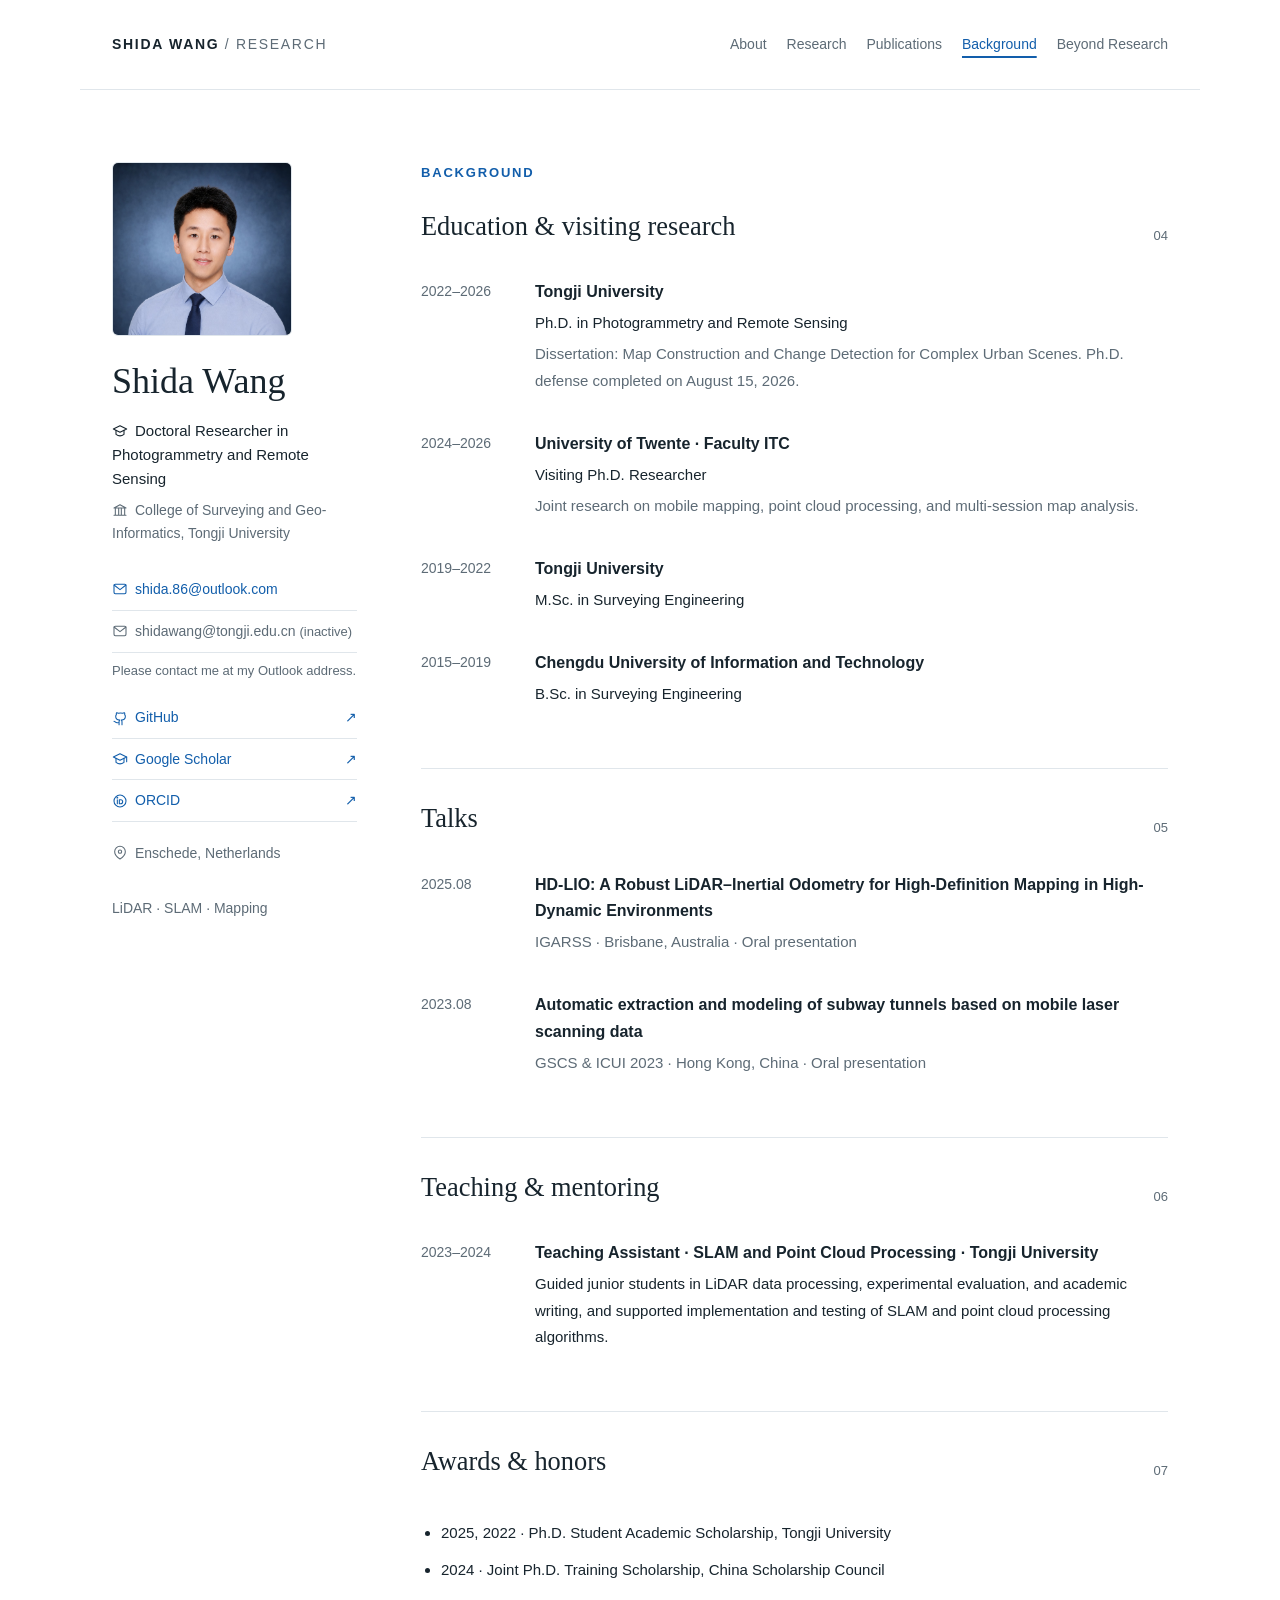
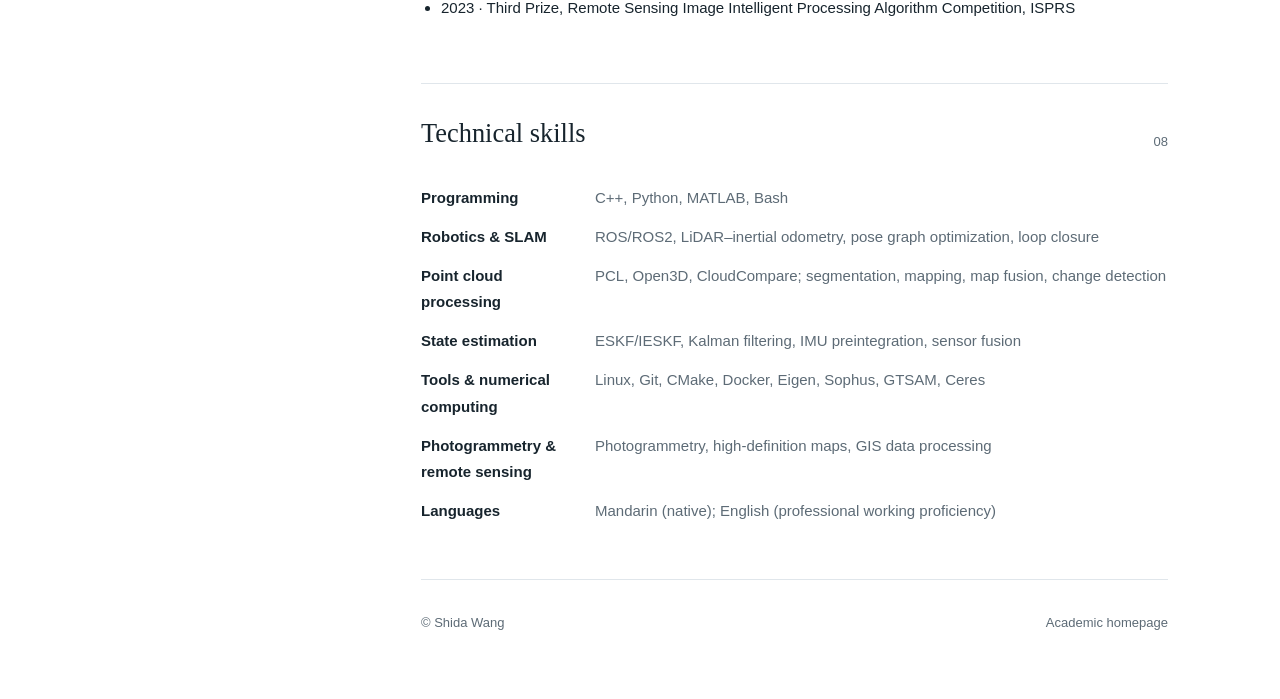
==== background.html @ eaeb23a0 "Publish academic homepage" ====
<!doctype html>
<html lang="en"><head><meta charset="utf-8"><meta name="viewport" content="width=device-width, initial-scale=1"><meta name="description" content="Background · Shida Wang — LiDAR–inertial SLAM, mobile mapping, and point cloud change detection."><title>Background · Shida Wang</title><link rel="stylesheet" href="style.css"></head><body><a class="skip" href="#main">Skip to content</a><header class="topbar"><a href="index.html" class="wordmark">SHIDA WANG<span> / RESEARCH</span></a><nav aria-label="Main navigation"><a href="index.html">About</a><a href="research.html">Research</a><a href="publications.html">Publications</a><a href="background.html" aria-current="page">Background</a><a href="life.html">Beyond Research</a></nav></header><div class="layout"><aside class="profile"><img class="portrait" src="images/shida-wang-portrait.jpg" alt="Portrait of Shida Wang" width="180" height="174" decoding="async"><h1>Shida Wang</h1><p class="role"><svg class="small-icon" viewBox="0 0 24 24" aria-hidden="true" fill="none" stroke="currentColor" stroke-width="1.6" stroke-linecap="round" stroke-linejoin="round"><path d="m2 9 10-5 10 5-10 5-10-5Z"/><path d="M6 11v6c4 3 8 3 12 0v-6"/></svg>Doctoral Researcher in Photogrammetry and Remote Sensing</p><p class="affiliation"><svg class="small-icon" viewBox="0 0 24 24" aria-hidden="true" fill="none" stroke="currentColor" stroke-width="1.6" stroke-linecap="round" stroke-linejoin="round"><path d="m3 9 9-5 9 5H3ZM5 10v9M10 10v9M14 10v9M19 10v9M3 20h18"/></svg>College of Surveying and Geo-Informatics, Tongji University</p><a class="profile-link email" href="mailto:shida.86@outlook.com"><svg class="small-icon" viewBox="0 0 24 24" aria-hidden="true" fill="none" stroke="currentColor" stroke-width="1.6" stroke-linecap="round" stroke-linejoin="round"><rect x="3" y="5" width="18" height="14" rx="2"/><path d="m3 6 9 7 9-7"/></svg>shida.86@outlook.com</a><div class="profile-link email inactive-email"><span><svg class="small-icon" viewBox="0 0 24 24" aria-hidden="true" fill="none" stroke="currentColor" stroke-width="1.6" stroke-linecap="round" stroke-linejoin="round"><rect x="3" y="5" width="18" height="14" rx="2"/><path d="m3 6 9 7 9-7"/></svg>shidawang@tongji.edu.cn <span class="email-status">(inactive)</span></span></div><p class="contact-note">Please contact me at my Outlook address.</p><a class="profile-link" href="https://github.com/Shidabot"><span class="link-label"><svg class="small-icon" viewBox="0 0 24 24" aria-hidden="true" fill="none" stroke="currentColor" stroke-width="1.6" stroke-linecap="round" stroke-linejoin="round"><path d="M9 19c-4 1-4-2-6-2m12 5v-4a3.5 3.5 0 0 0-1-3c3-.3 6-1.5 6-5a4 4 0 0 0-1-3c.3-1 .3-2-.2-3-2-.1-3 1-3 1a11 11 0 0 0-6 0s-1-1.1-3-1c-.5 1-.5 2-.2 3a4 4 0 0 0-1 3c0 3.5 3 4.7 6 5a3.5 3.5 0 0 0-1 3v4"/></svg>GitHub</span> <span aria-hidden="true">↗</span></a><a class="profile-link" href="https://scholar.google.com/citations?user=QrZsB-YAAAAJ"><span class="link-label"><svg class="small-icon" viewBox="0 0 24 24" aria-hidden="true" fill="none" stroke="currentColor" stroke-width="1.6" stroke-linecap="round" stroke-linejoin="round"><path d="m2 9 10-5 10 5-10 5-10-5Z"/><path d="M6 11v6c4 3 8 3 12 0v-6M22 9v7"/></svg>Google Scholar</span> <span aria-hidden="true">↗</span></a><a class="profile-link" href="https://orcid.org/0000-0001-6364-7758"><span class="link-label"><svg class="small-icon" viewBox="0 0 24 24" aria-hidden="true" fill="none" stroke="currentColor" stroke-width="1.6" stroke-linecap="round" stroke-linejoin="round"><circle cx="12" cy="12" r="9"/><path d="M8 10v6M11 10h2a3 3 0 0 1 0 6h-2v-6"/><circle cx="8" cy="7" r=".6"/></svg>ORCID</span> <span aria-hidden="true">↗</span></a><p class="address"><svg class="small-icon" viewBox="0 0 24 24" aria-hidden="true" fill="none" stroke="currentColor" stroke-width="1.6" stroke-linecap="round" stroke-linejoin="round"><path d="M20 10c0 6-8 11-8 11S4 16 4 10a8 8 0 1 1 16 0Z"/><circle cx="12" cy="10" r="2.5"/></svg>Enschede, Netherlands</p><div class="profile-note">LiDAR · SLAM · Mapping</div></aside><main id="main"><div class="eyebrow">BACKGROUND</div><section id="education"><div class="section-heading"><h2>Education &amp; visiting research</h2><span>04</span></div><article class="experience"><span class="year">2022–2026</span><div><h3>Tongji University</h3><p>Ph.D. in Photogrammetry and Remote Sensing</p><p class="detail">Dissertation: Map Construction and Change Detection for Complex Urban Scenes. Ph.D. defense completed on August 15, 2026.</p></div></article><article class="experience"><span class="year">2024–2026</span><div><h3>University of Twente · Faculty ITC</h3><p>Visiting Ph.D. Researcher</p><p class="detail">Joint research on mobile mapping, point cloud processing, and multi-session map analysis.</p></div></article><article class="experience"><span class="year">2019–2022</span><div><h3>Tongji University</h3><p>M.Sc. in Surveying Engineering</p></div></article><article class="experience"><span class="year">2015–2019</span><div><h3>Chengdu University of Information and Technology</h3><p>B.Sc. in Surveying Engineering</p></div></article></section><section id="talks"><div class="section-heading"><h2>Talks</h2><span>05</span></div><article class="experience"><span class="year">2025.08</span><div><h3>HD-LIO: A Robust LiDAR–Inertial Odometry for High-Definition Mapping in High-Dynamic Environments</h3><p class="detail">IGARSS · Brisbane, Australia · Oral presentation</p></div></article><article class="experience"><span class="year">2023.08</span><div><h3>Automatic extraction and modeling of subway tunnels based on mobile laser scanning data</h3><p class="detail">GSCS &amp; ICUI 2023 · Hong Kong, China · Oral presentation</p></div></article></section><section id="teaching"><div class="section-heading"><h2>Teaching &amp; mentoring</h2><span>06</span></div><article class="experience"><span class="year">2023–2024</span><div><h3>Teaching Assistant · SLAM and Point Cloud Processing · Tongji University</h3><p>Guided junior students in LiDAR data processing, experimental evaluation, and academic writing, and supported implementation and testing of SLAM and point cloud processing algorithms.</p></div></article></section><section id="honors"><div class="section-heading"><h2>Awards &amp; honors</h2><span>07</span></div><ul class="honors"><li>2025, 2022 · Ph.D. Student Academic Scholarship, Tongji University</li><li>2024 · Joint Ph.D. Training Scholarship, China Scholarship Council</li><li>2023 · Third Prize, Remote Sensing Image Intelligent Processing Algorithm Competition, ISPRS</li></ul></section><section id="skills"><div class="section-heading"><h2>Technical skills</h2><span>08</span></div><dl class="skills"><dt>Programming</dt><dd>C++, Python, MATLAB, Bash</dd><dt>Robotics &amp; SLAM</dt><dd>ROS/ROS2, LiDAR–inertial odometry, pose graph optimization, loop closure</dd><dt>Point cloud processing</dt><dd>PCL, Open3D, CloudCompare; segmentation, mapping, map fusion, change detection</dd><dt>State estimation</dt><dd>ESKF/IESKF, Kalman filtering, IMU preintegration, sensor fusion</dd><dt>Tools &amp; numerical computing</dt><dd>Linux, Git, CMake, Docker, Eigen, Sophus, GTSAM, Ceres</dd><dt>Photogrammetry &amp; remote sensing</dt><dd>Photogrammetry, high-definition maps, GIS data processing</dd><dt>Languages</dt><dd>Mandarin (native); English (professional working proficiency)</dd></dl></section><footer><span>© Shida Wang</span><span>Academic homepage</span></footer></main></div></body></html>
---- style.css ----
:root{color-scheme:light;--ink:#17242d;--muted:#5d6b76;--accent:#125eab;--line:#e0e6eb;--background:#fff}
*{box-sizing:border-box}html{scroll-behavior:smooth;scroll-padding-top:6rem}body{margin:0;background:var(--background);color:var(--ink);font-family:Arial,sans-serif;font-size:16px;line-height:1.75}a{color:var(--accent);text-decoration:none}a:hover{text-decoration:underline}a:focus-visible{outline:3px solid var(--accent);outline-offset:5px}.skip{position:absolute;left:1rem;top:-5rem;background:white;padding:.5rem;z-index:3}.skip:focus{top:1rem}.topbar{max-width:1120px;margin:auto;min-height:90px;padding:1.25rem 2rem;display:flex;align-items:center;justify-content:space-between;border-bottom:1px solid var(--line);gap:1.5rem}.wordmark{color:var(--ink);font-size:.875rem;font-weight:bold;letter-spacing:.12em}.wordmark span{color:var(--muted);font-weight:normal}nav{display:flex;gap:1.6rem;flex-wrap:wrap}nav a{color:var(--muted);font-size:.875rem}.layout{max-width:1120px;margin:0 auto;display:grid;grid-template-columns:245px minmax(0,1fr);gap:5rem;padding:4.5rem 2rem 2rem}.profile{align-self:start;position:sticky;top:3rem}.monogram{width:150px;height:150px;background:#edf3f9;color:#125eab;display:grid;place-items:center;border-radius:50%;font-family:Georgia,serif;font-size:4.5rem;letter-spacing:-.08em;border:1px solid #dce7f2}h1{font-family:Georgia,"Times New Roman",serif;font-size:2.25rem;line-height:1.2;font-weight:normal;margin:1.5rem 0 .5rem}.handle{color:var(--muted);margin:0 0 1.5rem;font-size:.9375rem}.profile-link{display:flex;justify-content:space-between;max-width:180px;border-bottom:1px solid var(--line);padding:.5rem 0}.profile-note{font-size:.875rem;color:var(--muted);margin-top:2rem}main{min-width:0}section{padding:2rem 0 2.5rem;border-bottom:1px solid var(--line)}section.intro{padding-top:0;padding-bottom:3.5rem}.eyebrow{font-size:.8125rem;font-weight:bold;letter-spacing:.14em;color:var(--accent);margin-bottom:1.5rem}.intro h2{font-family:Georgia,"Times New Roman",serif;font-weight:normal;font-size:3.25rem;letter-spacing:-.03em;line-height:1.15;margin:0 0 1.5rem}.section-heading{display:flex;align-items:center;justify-content:space-between;gap:1rem}.section-heading h2{font-family:Georgia,"Times New Roman",serif;font-size:1.65rem;line-height:1.3;font-weight:normal;margin:0 0 1.25rem}.section-heading span{color:var(--muted);font-size:.8125rem}.draft{color:var(--muted);margin:.5rem 0}.publication{display:grid;grid-template-columns:50px minmax(0,1fr);gap:1rem;padding:1.25rem 0}.publication h3{font-size:1.0625rem;margin:0}.publication p{margin:.25rem 0}.year,.venue{color:var(--muted);font-size:.875rem}.paper-links{display:flex;gap:1rem;font-size:.875rem}footer{display:flex;justify-content:space-between;gap:1rem;padding:2rem 0;color:var(--muted);font-size:.8125rem}@media(max-width:800px){.layout{gap:2.5rem;grid-template-columns:180px minmax(0,1fr)}.intro h2{font-size:2.5rem}}@media(max-width:600px){.topbar{padding:1.25rem;flex-direction:column;align-items:flex-start;gap:.75rem}nav{gap:1.25rem}.layout{display:block;padding:2.5rem 1.25rem 1rem}.profile{position:static;padding-bottom:2rem;margin-bottom:2rem;border-bottom:1px solid var(--line)}.monogram{width:95px;height:95px;font-size:3rem}.profile-note{margin-top:1rem}.intro h2{font-size:2.4rem}.section-heading h2{font-size:1.5rem}footer{flex-wrap:wrap}}@media(prefers-reduced-motion:reduce){html{scroll-behavior:auto}}
nav button{font:inherit;font-size:.875rem;color:var(--accent);background:transparent;border:1px solid var(--line);border-radius:4px;padding:.15rem .6rem;cursor:pointer}nav button:hover{background:#edf3f9}nav button:focus-visible{outline:3px solid var(--accent);outline-offset:4px}
.layout{grid-template-columns:245px minmax(0,1fr);gap:4rem}.role{font-size:.9375rem;margin:1rem 0 .5rem;color:var(--ink);line-height:1.6}.affiliation{font-size:.875rem;color:var(--muted);line-height:1.65;margin:0 0 1.5rem}.profile-link{max-width:100%;font-size:.875rem}.email{overflow-wrap:anywhere}.intro h2{font-family:Georgia,serif;font-size:2.65rem;line-height:1.3;letter-spacing:-.025em}.intro p{line-height:1.9}.research-grid{display:grid;grid-template-columns:1fr 1fr;gap:1.75rem 2rem}.research-item{border-top:2px solid #125eab;padding-top:1rem}.topic-number{color:var(--muted);font-size:.8125rem}.research-item h3{font-size:1.0625rem;line-height:1.5;margin:.5rem 0}.research-item p{font-size:.9375rem;color:var(--muted);margin:.5rem 0;line-height:1.85}.subheading{font-size:.875rem;color:var(--accent);letter-spacing:.05em;margin:1.5rem 0 .5rem}.publication{border-bottom:1px solid #edf0f3;padding:1.5rem 0}.publication:last-child{border-bottom:0}.publication h3{line-height:1.65}.authors{font-size:.875rem;color:var(--muted);line-height:1.7}.authors strong{color:var(--ink)}.venue{font-style:italic;line-height:1.65}.author-tag{display:inline-block;font-size:.8125rem;color:var(--accent);margin-top:.5rem}.experience{display:grid;grid-template-columns:90px minmax(0,1fr);gap:1.5rem;padding:1rem 0}.experience h3{font-size:1rem;line-height:1.65;margin:0}.experience p{font-size:.9375rem;margin:.3rem 0}.detail{color:var(--muted)}.honors{padding-left:1.25rem}.honors li{padding:.35rem 0;font-size:.9375rem}.skills{display:grid;grid-template-columns:150px minmax(0,1fr);gap:.8rem 1.5rem;font-size:.9375rem}.skills dt{font-weight:bold}.skills dd{margin:0;color:var(--muted);overflow-wrap:anywhere}section{scroll-margin-top:1rem}@media(max-width:850px){.layout{grid-template-columns:200px minmax(0,1fr);gap:2rem}.research-grid{grid-template-columns:1fr}.intro h2{font-size:2.2rem}.skills{grid-template-columns:1fr;gap:.3rem}.skills dd{margin-bottom:.75rem}}@media(max-width:600px){.layout{display:block}.profile{display:grid;grid-template-columns:100px minmax(0,1fr);column-gap:1.25rem}.profile .monogram{grid-row:1/4}.profile h1{font-size:1.8rem;margin:0}.profile .role,.profile .affiliation{margin:.3rem 0}.profile-link,.profile-note{grid-column:1/-1}.profile-note{margin-top:.75rem}.experience{grid-template-columns:1fr;gap:.25rem}.intro h2{font-size:2rem}.publication{grid-template-columns:1fr;gap:.2rem}.research-grid{gap:1.5rem}nav{align-items:center}.topbar .wordmark{font-size:.8125rem}}

nav a[aria-current="page"]{color:var(--accent);text-decoration:underline;text-underline-offset:7px;text-decoration-thickness:2px}nav{gap:1.25rem}.page-links{display:grid;grid-template-columns:1fr 1fr;gap:0 2rem;margin:1.5rem 0}.page-links a{padding:1rem 0;border-bottom:1px solid var(--line);display:flex;align-items:center;justify-content:space-between;font-size:.9375rem}.page-links a span{color:var(--muted)}main>.eyebrow+section{padding-top:0}main>.eyebrow{margin-bottom:1.5rem}@media(max-width:1000px){.topbar{align-items:flex-start;flex-direction:column;gap:1rem}nav{gap:.75rem 1.25rem}}@media(max-width:600px){.page-links{grid-template-columns:1fr}}

.photo-gallery{display:grid;grid-template-columns:minmax(0,1fr) minmax(0,1fr);gap:1.75rem;align-items:start;margin-top:2rem}.photo-gallery figure{margin:0;min-width:0}.photo-gallery img{display:block;width:100%;height:auto;border-radius:4px}.photo-gallery figure>a{display:block}.photo-gallery figcaption{padding:.8rem 0}.photo-gallery h3{font-size:1rem;line-height:1.5;margin:0}.photo-gallery figcaption p{font-size:.875rem;color:var(--muted);margin:.2rem 0;line-height:1.6}@media(max-width:850px){.photo-gallery{grid-template-columns:1fr;gap:1.5rem}}

/* Independent photo columns preserve natural image proportions. */
.photo-gallery{display:block;columns:2;column-gap:1.75rem}.photo-gallery figure{break-inside:avoid;margin:0 0 1.5rem}.photo-gallery figure:nth-child(2){break-after:column}@media(max-width:850px){.photo-gallery{columns:1}.photo-gallery figure:nth-child(2){break-after:auto}}

.photo-gallery figure:nth-child(1) img,.photo-gallery figure:nth-child(4) img{aspect-ratio:10/7;object-fit:cover}.photo-gallery figure:nth-child(2) img,.photo-gallery figure:nth-child(3) img{aspect-ratio:3/4;object-fit:cover}.photo-gallery figure:nth-child(2) img{object-position:center 65%}

.portrait{display:block;width:180px;max-width:100%;height:auto;border-radius:6px;border:1px solid var(--line)}@media(max-width:600px){.profile .portrait{grid-row:1/4;width:100px;align-self:start}}

.inactive-email{color:var(--muted)}.email-status{font-size:.8125rem}.contact-note{font-size:.8125rem;line-height:1.6;color:var(--muted);margin:.5rem 0 1rem}@media(max-width:600px){.contact-note{grid-column:1/-1}}

.small-icon{display:inline-block;width:16px;height:16px;flex:none;vertical-align:-3px;margin-right:7px}.link-label{display:inline-flex;align-items:center}.profile-link.email{display:block}.defense-note{font-size:.8125rem;line-height:1.6;color:var(--accent);margin:.5rem 0 1rem}@media(max-width:600px){.defense-note{grid-column:2}.profile .portrait{grid-row:1/5}}

.address{font-size:.875rem;color:var(--muted);margin:1.25rem 0 0;line-height:1.6}@media(max-width:600px){.address{grid-column:1/-1}.profile .portrait{grid-row:1/4}}
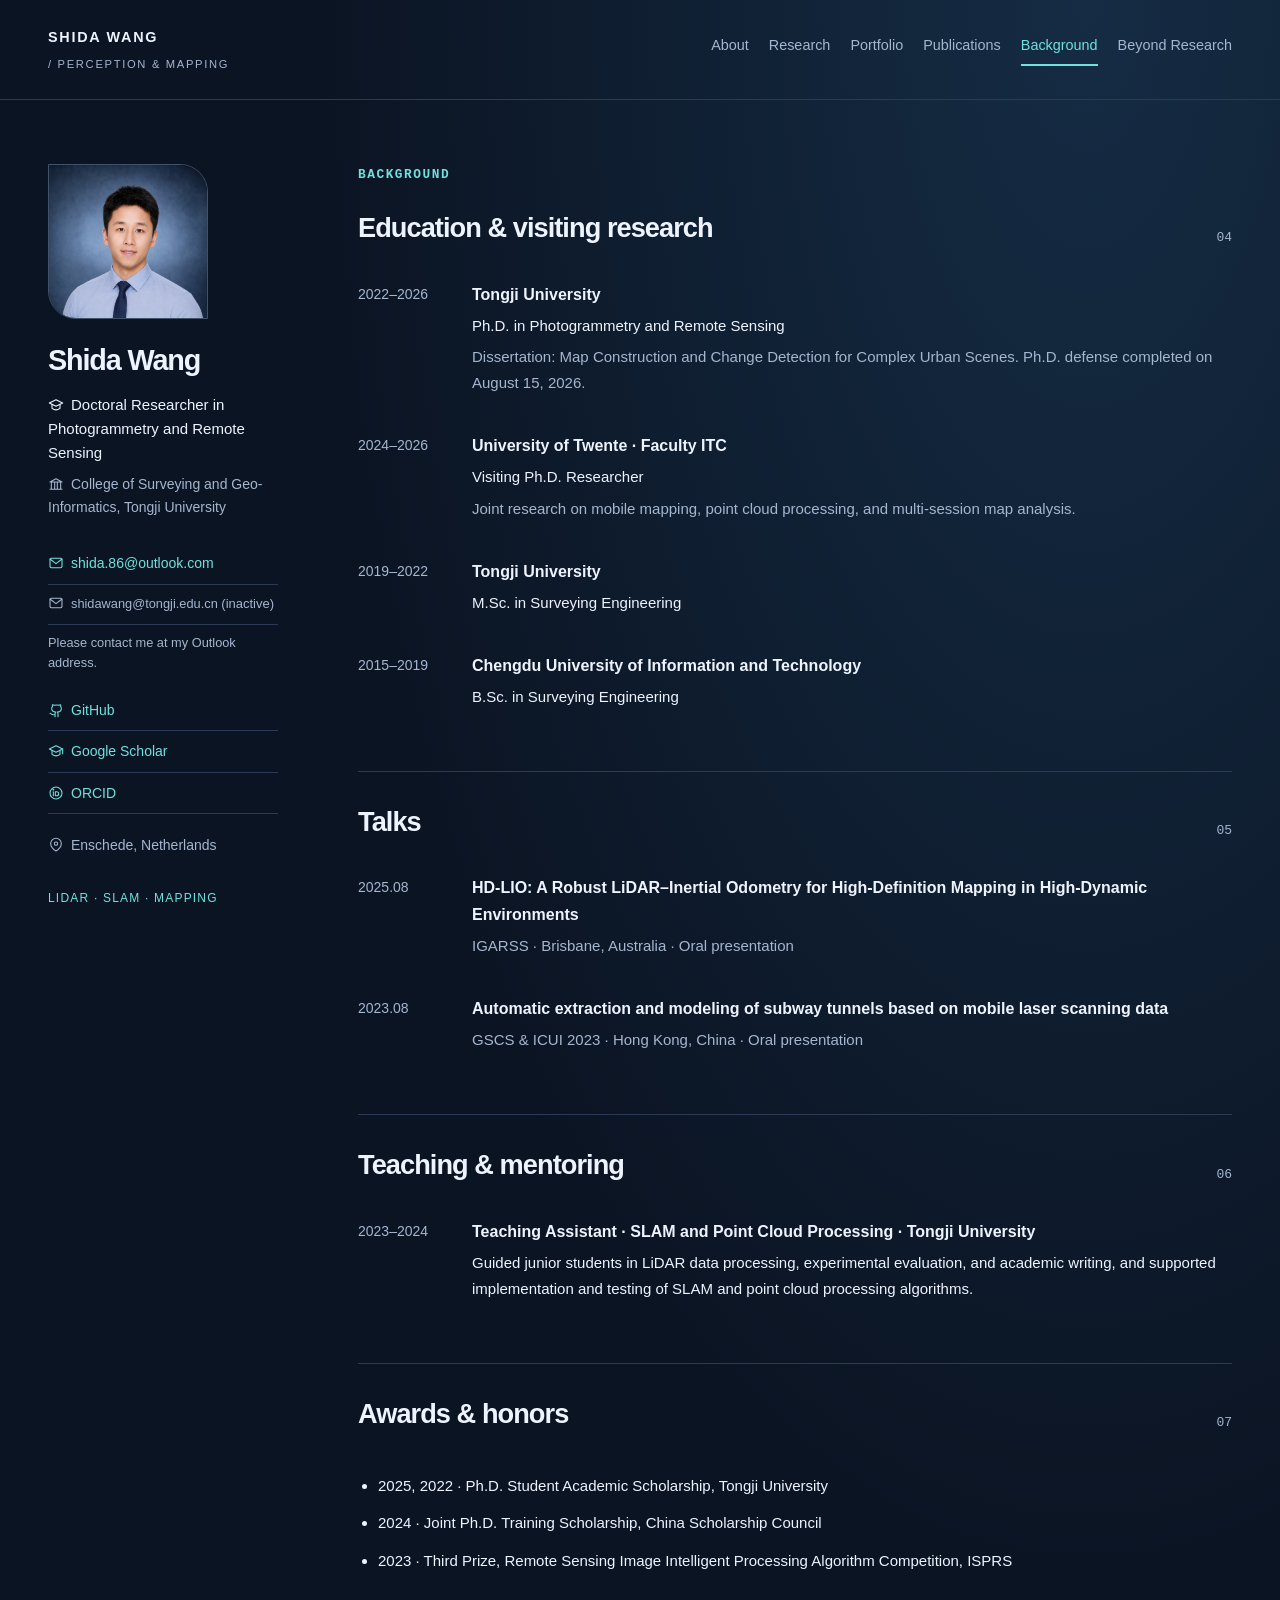
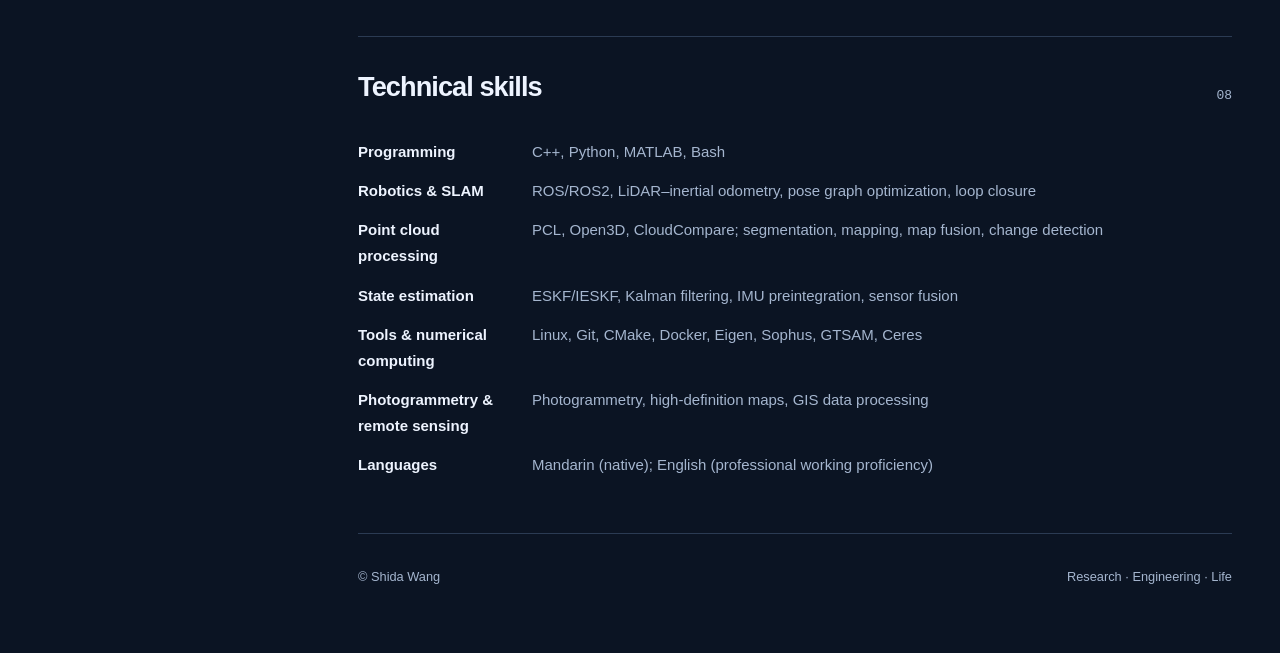
==== commit 28b34851: "Redesign personal site with research, engineering portfolio and life" ====
--- a/background.html
+++ b/background.html
@@ -1,2 +1,2 @@
-<!doctype html>
-<html lang="en"><head><meta charset="utf-8"><meta name="viewport" content="width=device-width, initial-scale=1"><meta name="description" content="Background · Shida Wang — LiDAR–inertial SLAM, mobile mapping, and point cloud change detection."><title>Background · Shida Wang</title><link rel="stylesheet" href="style.css"></head><body><a class="skip" href="#main">Skip to content</a><header class="topbar"><a href="index.html" class="wordmark">SHIDA WANG<span> / RESEARCH</span></a><nav aria-label="Main navigation"><a href="index.html">About</a><a href="research.html">Research</a><a href="publications.html">Publications</a><a href="background.html" aria-current="page">Background</a><a href="life.html">Beyond Research</a></nav></header><div class="layout"><aside class="profile"><img class="portrait" src="images/shida-wang-portrait.jpg" alt="Portrait of Shida Wang" width="180" height="174" decoding="async"><h1>Shida Wang</h1><p class="role"><svg class="small-icon" viewBox="0 0 24 24" aria-hidden="true" fill="none" stroke="currentColor" stroke-width="1.6" stroke-linecap="round" stroke-linejoin="round"><path d="m2 9 10-5 10 5-10 5-10-5Z"/><path d="M6 11v6c4 3 8 3 12 0v-6"/></svg>Doctoral Researcher in Photogrammetry and Remote Sensing</p><p class="affiliation"><svg class="small-icon" viewBox="0 0 24 24" aria-hidden="true" fill="none" stroke="currentColor" stroke-width="1.6" stroke-linecap="round" stroke-linejoin="round"><path d="m3 9 9-5 9 5H3ZM5 10v9M10 10v9M14 10v9M19 10v9M3 20h18"/></svg>College of Surveying and Geo-Informatics, Tongji University</p><a class="profile-link email" href="mailto:shida.86@outlook.com"><svg class="small-icon" viewBox="0 0 24 24" aria-hidden="true" fill="none" stroke="currentColor" stroke-width="1.6" stroke-linecap="round" stroke-linejoin="round"><rect x="3" y="5" width="18" height="14" rx="2"/><path d="m3 6 9 7 9-7"/></svg>shida.86@outlook.com</a><div class="profile-link email inactive-email"><span><svg class="small-icon" viewBox="0 0 24 24" aria-hidden="true" fill="none" stroke="currentColor" stroke-width="1.6" stroke-linecap="round" stroke-linejoin="round"><rect x="3" y="5" width="18" height="14" rx="2"/><path d="m3 6 9 7 9-7"/></svg>shidawang@tongji.edu.cn <span class="email-status">(inactive)</span></span></div><p class="contact-note">Please contact me at my Outlook address.</p><a class="profile-link" href="https://github.com/Shidabot"><span class="link-label"><svg class="small-icon" viewBox="0 0 24 24" aria-hidden="true" fill="none" stroke="currentColor" stroke-width="1.6" stroke-linecap="round" stroke-linejoin="round"><path d="M9 19c-4 1-4-2-6-2m12 5v-4a3.5 3.5 0 0 0-1-3c3-.3 6-1.5 6-5a4 4 0 0 0-1-3c.3-1 .3-2-.2-3-2-.1-3 1-3 1a11 11 0 0 0-6 0s-1-1.1-3-1c-.5 1-.5 2-.2 3a4 4 0 0 0-1 3c0 3.5 3 4.7 6 5a3.5 3.5 0 0 0-1 3v4"/></svg>GitHub</span> <span aria-hidden="true">↗</span></a><a class="profile-link" href="https://scholar.google.com/citations?user=QrZsB-YAAAAJ"><span class="link-label"><svg class="small-icon" viewBox="0 0 24 24" aria-hidden="true" fill="none" stroke="currentColor" stroke-width="1.6" stroke-linecap="round" stroke-linejoin="round"><path d="m2 9 10-5 10 5-10 5-10-5Z"/><path d="M6 11v6c4 3 8 3 12 0v-6M22 9v7"/></svg>Google Scholar</span> <span aria-hidden="true">↗</span></a><a class="profile-link" href="https://orcid.org/0000-0001-6364-7758"><span class="link-label"><svg class="small-icon" viewBox="0 0 24 24" aria-hidden="true" fill="none" stroke="currentColor" stroke-width="1.6" stroke-linecap="round" stroke-linejoin="round"><circle cx="12" cy="12" r="9"/><path d="M8 10v6M11 10h2a3 3 0 0 1 0 6h-2v-6"/><circle cx="8" cy="7" r=".6"/></svg>ORCID</span> <span aria-hidden="true">↗</span></a><p class="address"><svg class="small-icon" viewBox="0 0 24 24" aria-hidden="true" fill="none" stroke="currentColor" stroke-width="1.6" stroke-linecap="round" stroke-linejoin="round"><path d="M20 10c0 6-8 11-8 11S4 16 4 10a8 8 0 1 1 16 0Z"/><circle cx="12" cy="10" r="2.5"/></svg>Enschede, Netherlands</p><div class="profile-note">LiDAR · SLAM · Mapping</div></aside><main id="main"><div class="eyebrow">BACKGROUND</div><section id="education"><div class="section-heading"><h2>Education &amp; visiting research</h2><span>04</span></div><article class="experience"><span class="year">2022–2026</span><div><h3>Tongji University</h3><p>Ph.D. in Photogrammetry and Remote Sensing</p><p class="detail">Dissertation: Map Construction and Change Detection for Complex Urban Scenes. Ph.D. defense completed on August 15, 2026.</p></div></article><article class="experience"><span class="year">2024–2026</span><div><h3>University of Twente · Faculty ITC</h3><p>Visiting Ph.D. Researcher</p><p class="detail">Joint research on mobile mapping, point cloud processing, and multi-session map analysis.</p></div></article><article class="experience"><span class="year">2019–2022</span><div><h3>Tongji University</h3><p>M.Sc. in Surveying Engineering</p></div></article><article class="experience"><span class="year">2015–2019</span><div><h3>Chengdu University of Information and Technology</h3><p>B.Sc. in Surveying Engineering</p></div></article></section><section id="talks"><div class="section-heading"><h2>Talks</h2><span>05</span></div><article class="experience"><span class="year">2025.08</span><div><h3>HD-LIO: A Robust LiDAR–Inertial Odometry for High-Definition Mapping in High-Dynamic Environments</h3><p class="detail">IGARSS · Brisbane, Australia · Oral presentation</p></div></article><article class="experience"><span class="year">2023.08</span><div><h3>Automatic extraction and modeling of subway tunnels based on mobile laser scanning data</h3><p class="detail">GSCS &amp; ICUI 2023 · Hong Kong, China · Oral presentation</p></div></article></section><section id="teaching"><div class="section-heading"><h2>Teaching &amp; mentoring</h2><span>06</span></div><article class="experience"><span class="year">2023–2024</span><div><h3>Teaching Assistant · SLAM and Point Cloud Processing · Tongji University</h3><p>Guided junior students in LiDAR data processing, experimental evaluation, and academic writing, and supported implementation and testing of SLAM and point cloud processing algorithms.</p></div></article></section><section id="honors"><div class="section-heading"><h2>Awards &amp; honors</h2><span>07</span></div><ul class="honors"><li>2025, 2022 · Ph.D. Student Academic Scholarship, Tongji University</li><li>2024 · Joint Ph.D. Training Scholarship, China Scholarship Council</li><li>2023 · Third Prize, Remote Sensing Image Intelligent Processing Algorithm Competition, ISPRS</li></ul></section><section id="skills"><div class="section-heading"><h2>Technical skills</h2><span>08</span></div><dl class="skills"><dt>Programming</dt><dd>C++, Python, MATLAB, Bash</dd><dt>Robotics &amp; SLAM</dt><dd>ROS/ROS2, LiDAR–inertial odometry, pose graph optimization, loop closure</dd><dt>Point cloud processing</dt><dd>PCL, Open3D, CloudCompare; segmentation, mapping, map fusion, change detection</dd><dt>State estimation</dt><dd>ESKF/IESKF, Kalman filtering, IMU preintegration, sensor fusion</dd><dt>Tools &amp; numerical computing</dt><dd>Linux, Git, CMake, Docker, Eigen, Sophus, GTSAM, Ceres</dd><dt>Photogrammetry &amp; remote sensing</dt><dd>Photogrammetry, high-definition maps, GIS data processing</dd><dt>Languages</dt><dd>Mandarin (native); English (professional working proficiency)</dd></dl></section><footer><span>© Shida Wang</span><span>Academic homepage</span></footer></main></div></body></html>+<!doctype html>
+<html lang="en"><head><meta charset="utf-8"><meta name="viewport" content="width=device-width, initial-scale=1"><meta name="description" content="Background · Shida Wang — LiDAR–inertial SLAM, mobile mapping, and point cloud change detection."><title>Background · Shida Wang</title><link rel="icon" href="favicon.svg" type="image/svg+xml"><link rel="stylesheet" href="style.css"></head><body><a class="skip" href="#main">Skip to content</a><header class="topbar"><a href="index.html" class="wordmark">SHIDA WANG<span> / PERCEPTION &amp; MAPPING</span></a><nav aria-label="Main navigation"><a href="index.html">About</a><a href="research.html">Research</a><a href="portfolio.html">Portfolio</a><a href="publications.html">Publications</a><a href="background.html" aria-current="page">Background</a><a href="life.html">Beyond Research</a></nav></header><div class="layout"><aside class="profile"><img class="portrait" src="images/shida-wang-portrait.jpg" alt="Portrait of Shida Wang" width="180" height="174" decoding="async"><h1>Shida Wang</h1><p class="role"><svg class="small-icon" viewBox="0 0 24 24" aria-hidden="true" fill="none" stroke="currentColor" stroke-width="1.6" stroke-linecap="round" stroke-linejoin="round"><path d="m2 9 10-5 10 5-10 5-10-5Z"/><path d="M6 11v6c4 3 8 3 12 0v-6"/></svg>Doctoral Researcher in Photogrammetry and Remote Sensing</p><p class="affiliation"><svg class="small-icon" viewBox="0 0 24 24" aria-hidden="true" fill="none" stroke="currentColor" stroke-width="1.6" stroke-linecap="round" stroke-linejoin="round"><path d="m3 9 9-5 9 5H3ZM5 10v9M10 10v9M14 10v9M19 10v9M3 20h18"/></svg>College of Surveying and Geo-Informatics, Tongji University</p><a class="profile-link email" href="mailto:shida.86@outlook.com"><svg class="small-icon" viewBox="0 0 24 24" aria-hidden="true" fill="none" stroke="currentColor" stroke-width="1.6" stroke-linecap="round" stroke-linejoin="round"><rect x="3" y="5" width="18" height="14" rx="2"/><path d="m3 6 9 7 9-7"/></svg>shida.86@outlook.com</a><div class="profile-link email inactive-email"><span><svg class="small-icon" viewBox="0 0 24 24" aria-hidden="true" fill="none" stroke="currentColor" stroke-width="1.6" stroke-linecap="round" stroke-linejoin="round"><rect x="3" y="5" width="18" height="14" rx="2"/><path d="m3 6 9 7 9-7"/></svg>shidawang@tongji.edu.cn <span class="email-status">(inactive)</span></span></div><p class="contact-note">Please contact me at my Outlook address.</p><a class="profile-link" href="https://github.com/Shidabot"><span class="link-label"><svg class="small-icon" viewBox="0 0 24 24" aria-hidden="true" fill="none" stroke="currentColor" stroke-width="1.6" stroke-linecap="round" stroke-linejoin="round"><path d="M9 19c-4 1-4-2-6-2m12 5v-4a3.5 3.5 0 0 0-1-3c3-.3 6-1.5 6-5a4 4 0 0 0-1-3c.3-1 .3-2-.2-3-2-.1-3 1-3 1a11 11 0 0 0-6 0s-1-1.1-3-1c-.5 1-.5 2-.2 3a4 4 0 0 0-1 3c0 3.5 3 4.7 6 5a3.5 3.5 0 0 0-1 3v4"/></svg>GitHub</span> </a><a class="profile-link" href="https://scholar.google.com/citations?user=QrZsB-YAAAAJ"><span class="link-label"><svg class="small-icon" viewBox="0 0 24 24" aria-hidden="true" fill="none" stroke="currentColor" stroke-width="1.6" stroke-linecap="round" stroke-linejoin="round"><path d="m2 9 10-5 10 5-10 5-10-5Z"/><path d="M6 11v6c4 3 8 3 12 0v-6M22 9v7"/></svg>Google Scholar</span> </a><a class="profile-link" href="https://orcid.org/0000-0001-6364-7758"><span class="link-label"><svg class="small-icon" viewBox="0 0 24 24" aria-hidden="true" fill="none" stroke="currentColor" stroke-width="1.6" stroke-linecap="round" stroke-linejoin="round"><circle cx="12" cy="12" r="9"/><path d="M8 10v6M11 10h2a3 3 0 0 1 0 6h-2v-6"/><circle cx="8" cy="7" r=".6"/></svg>ORCID</span> </a><p class="address"><svg class="small-icon" viewBox="0 0 24 24" aria-hidden="true" fill="none" stroke="currentColor" stroke-width="1.6" stroke-linecap="round" stroke-linejoin="round"><path d="M20 10c0 6-8 11-8 11S4 16 4 10a8 8 0 1 1 16 0Z"/><circle cx="12" cy="10" r="2.5"/></svg>Enschede, Netherlands</p><div class="profile-note">LiDAR · SLAM · Mapping</div></aside><main id="main"><div class="eyebrow">BACKGROUND</div><section id="education"><div class="section-heading"><h2>Education &amp; visiting research</h2><span>04</span></div><article class="experience"><span class="year">2022–2026</span><div><h3>Tongji University</h3><p>Ph.D. in Photogrammetry and Remote Sensing</p><p class="detail">Dissertation: Map Construction and Change Detection for Complex Urban Scenes. Ph.D. defense completed on August 15, 2026.</p></div></article><article class="experience"><span class="year">2024–2026</span><div><h3>University of Twente · Faculty ITC</h3><p>Visiting Ph.D. Researcher</p><p class="detail">Joint research on mobile mapping, point cloud processing, and multi-session map analysis.</p></div></article><article class="experience"><span class="year">2019–2022</span><div><h3>Tongji University</h3><p>M.Sc. in Surveying Engineering</p></div></article><article class="experience"><span class="year">2015–2019</span><div><h3>Chengdu University of Information and Technology</h3><p>B.Sc. in Surveying Engineering</p></div></article></section><section id="talks"><div class="section-heading"><h2>Talks</h2><span>05</span></div><article class="experience"><span class="year">2025.08</span><div><h3>HD-LIO: A Robust LiDAR–Inertial Odometry for High-Definition Mapping in High-Dynamic Environments</h3><p class="detail">IGARSS · Brisbane, Australia · Oral presentation</p></div></article><article class="experience"><span class="year">2023.08</span><div><h3>Automatic extraction and modeling of subway tunnels based on mobile laser scanning data</h3><p class="detail">GSCS &amp; ICUI 2023 · Hong Kong, China · Oral presentation</p></div></article></section><section id="teaching"><div class="section-heading"><h2>Teaching &amp; mentoring</h2><span>06</span></div><article class="experience"><span class="year">2023–2024</span><div><h3>Teaching Assistant · SLAM and Point Cloud Processing · Tongji University</h3><p>Guided junior students in LiDAR data processing, experimental evaluation, and academic writing, and supported implementation and testing of SLAM and point cloud processing algorithms.</p></div></article></section><section id="honors"><div class="section-heading"><h2>Awards &amp; honors</h2><span>07</span></div><ul class="honors"><li>2025, 2022 · Ph.D. Student Academic Scholarship, Tongji University</li><li>2024 · Joint Ph.D. Training Scholarship, China Scholarship Council</li><li>2023 · Third Prize, Remote Sensing Image Intelligent Processing Algorithm Competition, ISPRS</li></ul></section><section id="skills"><div class="section-heading"><h2>Technical skills</h2><span>08</span></div><dl class="skills"><dt>Programming</dt><dd>C++, Python, MATLAB, Bash</dd><dt>Robotics &amp; SLAM</dt><dd>ROS/ROS2, LiDAR–inertial odometry, pose graph optimization, loop closure</dd><dt>Point cloud processing</dt><dd>PCL, Open3D, CloudCompare; segmentation, mapping, map fusion, change detection</dd><dt>State estimation</dt><dd>ESKF/IESKF, Kalman filtering, IMU preintegration, sensor fusion</dd><dt>Tools &amp; numerical computing</dt><dd>Linux, Git, CMake, Docker, Eigen, Sophus, GTSAM, Ceres</dd><dt>Photogrammetry &amp; remote sensing</dt><dd>Photogrammetry, high-definition maps, GIS data processing</dd><dt>Languages</dt><dd>Mandarin (native); English (professional working proficiency)</dd></dl></section><footer><span>© Shida Wang</span><span>Research · Engineering · Life</span></footer></main></div></body></html>
--- a/style.css
+++ b/style.css
@@ -1,21 +1,25 @@
-:root{color-scheme:light;--ink:#17242d;--muted:#5d6b76;--accent:#125eab;--line:#e0e6eb;--background:#fff}
-*{box-sizing:border-box}html{scroll-behavior:smooth;scroll-padding-top:6rem}body{margin:0;background:var(--background);color:var(--ink);font-family:Arial,sans-serif;font-size:16px;line-height:1.75}a{color:var(--accent);text-decoration:none}a:hover{text-decoration:underline}a:focus-visible{outline:3px solid var(--accent);outline-offset:5px}.skip{position:absolute;left:1rem;top:-5rem;background:white;padding:.5rem;z-index:3}.skip:focus{top:1rem}.topbar{max-width:1120px;margin:auto;min-height:90px;padding:1.25rem 2rem;display:flex;align-items:center;justify-content:space-between;border-bottom:1px solid var(--line);gap:1.5rem}.wordmark{color:var(--ink);font-size:.875rem;font-weight:bold;letter-spacing:.12em}.wordmark span{color:var(--muted);font-weight:normal}nav{display:flex;gap:1.6rem;flex-wrap:wrap}nav a{color:var(--muted);font-size:.875rem}.layout{max-width:1120px;margin:0 auto;display:grid;grid-template-columns:245px minmax(0,1fr);gap:5rem;padding:4.5rem 2rem 2rem}.profile{align-self:start;position:sticky;top:3rem}.monogram{width:150px;height:150px;background:#edf3f9;color:#125eab;display:grid;place-items:center;border-radius:50%;font-family:Georgia,serif;font-size:4.5rem;letter-spacing:-.08em;border:1px solid #dce7f2}h1{font-family:Georgia,"Times New Roman",serif;font-size:2.25rem;line-height:1.2;font-weight:normal;margin:1.5rem 0 .5rem}.handle{color:var(--muted);margin:0 0 1.5rem;font-size:.9375rem}.profile-link{display:flex;justify-content:space-between;max-width:180px;border-bottom:1px solid var(--line);padding:.5rem 0}.profile-note{font-size:.875rem;color:var(--muted);margin-top:2rem}main{min-width:0}section{padding:2rem 0 2.5rem;border-bottom:1px solid var(--line)}section.intro{padding-top:0;padding-bottom:3.5rem}.eyebrow{font-size:.8125rem;font-weight:bold;letter-spacing:.14em;color:var(--accent);margin-bottom:1.5rem}.intro h2{font-family:Georgia,"Times New Roman",serif;font-weight:normal;font-size:3.25rem;letter-spacing:-.03em;line-height:1.15;margin:0 0 1.5rem}.section-heading{display:flex;align-items:center;justify-content:space-between;gap:1rem}.section-heading h2{font-family:Georgia,"Times New Roman",serif;font-size:1.65rem;line-height:1.3;font-weight:normal;margin:0 0 1.25rem}.section-heading span{color:var(--muted);font-size:.8125rem}.draft{color:var(--muted);margin:.5rem 0}.publication{display:grid;grid-template-columns:50px minmax(0,1fr);gap:1rem;padding:1.25rem 0}.publication h3{font-size:1.0625rem;margin:0}.publication p{margin:.25rem 0}.year,.venue{color:var(--muted);font-size:.875rem}.paper-links{display:flex;gap:1rem;font-size:.875rem}footer{display:flex;justify-content:space-between;gap:1rem;padding:2rem 0;color:var(--muted);font-size:.8125rem}@media(max-width:800px){.layout{gap:2.5rem;grid-template-columns:180px minmax(0,1fr)}.intro h2{font-size:2.5rem}}@media(max-width:600px){.topbar{padding:1.25rem;flex-direction:column;align-items:flex-start;gap:.75rem}nav{gap:1.25rem}.layout{display:block;padding:2.5rem 1.25rem 1rem}.profile{position:static;padding-bottom:2rem;margin-bottom:2rem;border-bottom:1px solid var(--line)}.monogram{width:95px;height:95px;font-size:3rem}.profile-note{margin-top:1rem}.intro h2{font-size:2.4rem}.section-heading h2{font-size:1.5rem}footer{flex-wrap:wrap}}@media(prefers-reduced-motion:reduce){html{scroll-behavior:auto}}
-nav button{font:inherit;font-size:.875rem;color:var(--accent);background:transparent;border:1px solid var(--line);border-radius:4px;padding:.15rem .6rem;cursor:pointer}nav button:hover{background:#edf3f9}nav button:focus-visible{outline:3px solid var(--accent);outline-offset:4px}
-.layout{grid-template-columns:245px minmax(0,1fr);gap:4rem}.role{font-size:.9375rem;margin:1rem 0 .5rem;color:var(--ink);line-height:1.6}.affiliation{font-size:.875rem;color:var(--muted);line-height:1.65;margin:0 0 1.5rem}.profile-link{max-width:100%;font-size:.875rem}.email{overflow-wrap:anywhere}.intro h2{font-family:Georgia,serif;font-size:2.65rem;line-height:1.3;letter-spacing:-.025em}.intro p{line-height:1.9}.research-grid{display:grid;grid-template-columns:1fr 1fr;gap:1.75rem 2rem}.research-item{border-top:2px solid #125eab;padding-top:1rem}.topic-number{color:var(--muted);font-size:.8125rem}.research-item h3{font-size:1.0625rem;line-height:1.5;margin:.5rem 0}.research-item p{font-size:.9375rem;color:var(--muted);margin:.5rem 0;line-height:1.85}.subheading{font-size:.875rem;color:var(--accent);letter-spacing:.05em;margin:1.5rem 0 .5rem}.publication{border-bottom:1px solid #edf0f3;padding:1.5rem 0}.publication:last-child{border-bottom:0}.publication h3{line-height:1.65}.authors{font-size:.875rem;color:var(--muted);line-height:1.7}.authors strong{color:var(--ink)}.venue{font-style:italic;line-height:1.65}.author-tag{display:inline-block;font-size:.8125rem;color:var(--accent);margin-top:.5rem}.experience{display:grid;grid-template-columns:90px minmax(0,1fr);gap:1.5rem;padding:1rem 0}.experience h3{font-size:1rem;line-height:1.65;margin:0}.experience p{font-size:.9375rem;margin:.3rem 0}.detail{color:var(--muted)}.honors{padding-left:1.25rem}.honors li{padding:.35rem 0;font-size:.9375rem}.skills{display:grid;grid-template-columns:150px minmax(0,1fr);gap:.8rem 1.5rem;font-size:.9375rem}.skills dt{font-weight:bold}.skills dd{margin:0;color:var(--muted);overflow-wrap:anywhere}section{scroll-margin-top:1rem}@media(max-width:850px){.layout{grid-template-columns:200px minmax(0,1fr);gap:2rem}.research-grid{grid-template-columns:1fr}.intro h2{font-size:2.2rem}.skills{grid-template-columns:1fr;gap:.3rem}.skills dd{margin-bottom:.75rem}}@media(max-width:600px){.layout{display:block}.profile{display:grid;grid-template-columns:100px minmax(0,1fr);column-gap:1.25rem}.profile .monogram{grid-row:1/4}.profile h1{font-size:1.8rem;margin:0}.profile .role,.profile .affiliation{margin:.3rem 0}.profile-link,.profile-note{grid-column:1/-1}.profile-note{margin-top:.75rem}.experience{grid-template-columns:1fr;gap:.25rem}.intro h2{font-size:2rem}.publication{grid-template-columns:1fr;gap:.2rem}.research-grid{gap:1.5rem}nav{align-items:center}.topbar .wordmark{font-size:.8125rem}}
-
-nav a[aria-current="page"]{color:var(--accent);text-decoration:underline;text-underline-offset:7px;text-decoration-thickness:2px}nav{gap:1.25rem}.page-links{display:grid;grid-template-columns:1fr 1fr;gap:0 2rem;margin:1.5rem 0}.page-links a{padding:1rem 0;border-bottom:1px solid var(--line);display:flex;align-items:center;justify-content:space-between;font-size:.9375rem}.page-links a span{color:var(--muted)}main>.eyebrow+section{padding-top:0}main>.eyebrow{margin-bottom:1.5rem}@media(max-width:1000px){.topbar{align-items:flex-start;flex-direction:column;gap:1rem}nav{gap:.75rem 1.25rem}}@media(max-width:600px){.page-links{grid-template-columns:1fr}}
-
-.photo-gallery{display:grid;grid-template-columns:minmax(0,1fr) minmax(0,1fr);gap:1.75rem;align-items:start;margin-top:2rem}.photo-gallery figure{margin:0;min-width:0}.photo-gallery img{display:block;width:100%;height:auto;border-radius:4px}.photo-gallery figure>a{display:block}.photo-gallery figcaption{padding:.8rem 0}.photo-gallery h3{font-size:1rem;line-height:1.5;margin:0}.photo-gallery figcaption p{font-size:.875rem;color:var(--muted);margin:.2rem 0;line-height:1.6}@media(max-width:850px){.photo-gallery{grid-template-columns:1fr;gap:1.5rem}}
+:root{color-scheme:light;--ink:#17242d;--muted:#5d6b76;--accent:#125eab;--line:#e0e6eb;--background:#fff}
+*{box-sizing:border-box}html{scroll-behavior:smooth;scroll-padding-top:6rem}body{margin:0;background:var(--background);color:var(--ink);font-family:Arial,sans-serif;font-size:16px;line-height:1.75}a{color:var(--accent);text-decoration:none}a:hover{text-decoration:underline}a:focus-visible{outline:3px solid var(--accent);outline-offset:5px}.skip{position:absolute;left:1rem;top:-5rem;background:white;padding:.5rem;z-index:3}.skip:focus{top:1rem}.topbar{max-width:1120px;margin:auto;min-height:90px;padding:1.25rem 2rem;display:flex;align-items:center;justify-content:space-between;border-bottom:1px solid var(--line);gap:1.5rem}.wordmark{color:var(--ink);font-size:.875rem;font-weight:bold;letter-spacing:.12em}.wordmark span{color:var(--muted);font-weight:normal}nav{display:flex;gap:1.6rem;flex-wrap:wrap}nav a{color:var(--muted);font-size:.875rem}.layout{max-width:1120px;margin:0 auto;display:grid;grid-template-columns:245px minmax(0,1fr);gap:5rem;padding:4.5rem 2rem 2rem}.profile{align-self:start;position:sticky;top:3rem}.monogram{width:150px;height:150px;background:#edf3f9;color:#125eab;display:grid;place-items:center;border-radius:50%;font-family:Georgia,serif;font-size:4.5rem;letter-spacing:-.08em;border:1px solid #dce7f2}h1{font-family:Georgia,"Times New Roman",serif;font-size:2.25rem;line-height:1.2;font-weight:normal;margin:1.5rem 0 .5rem}.handle{color:var(--muted);margin:0 0 1.5rem;font-size:.9375rem}.profile-link{display:flex;justify-content:space-between;max-width:180px;border-bottom:1px solid var(--line);padding:.5rem 0}.profile-note{font-size:.875rem;color:var(--muted);margin-top:2rem}main{min-width:0}section{padding:2rem 0 2.5rem;border-bottom:1px solid var(--line)}section.intro{padding-top:0;padding-bottom:3.5rem}.eyebrow{font-size:.8125rem;font-weight:bold;letter-spacing:.14em;color:var(--accent);margin-bottom:1.5rem}.intro h2{font-family:Georgia,"Times New Roman",serif;font-weight:normal;font-size:3.25rem;letter-spacing:-.03em;line-height:1.15;margin:0 0 1.5rem}.section-heading{display:flex;align-items:center;justify-content:space-between;gap:1rem}.section-heading h2{font-family:Georgia,"Times New Roman",serif;font-size:1.65rem;line-height:1.3;font-weight:normal;margin:0 0 1.25rem}.section-heading span{color:var(--muted);font-size:.8125rem}.draft{color:var(--muted);margin:.5rem 0}.publication{display:grid;grid-template-columns:50px minmax(0,1fr);gap:1rem;padding:1.25rem 0}.publication h3{font-size:1.0625rem;margin:0}.publication p{margin:.25rem 0}.year,.venue{color:var(--muted);font-size:.875rem}.paper-links{display:flex;gap:1rem;font-size:.875rem}footer{display:flex;justify-content:space-between;gap:1rem;padding:2rem 0;color:var(--muted);font-size:.8125rem}@media(max-width:800px){.layout{gap:2.5rem;grid-template-columns:180px minmax(0,1fr)}.intro h2{font-size:2.5rem}}@media(max-width:600px){.topbar{padding:1.25rem;flex-direction:column;align-items:flex-start;gap:.75rem}nav{gap:1.25rem}.layout{display:block;padding:2.5rem 1.25rem 1rem}.profile{position:static;padding-bottom:2rem;margin-bottom:2rem;border-bottom:1px solid var(--line)}.monogram{width:95px;height:95px;font-size:3rem}.profile-note{margin-top:1rem}.intro h2{font-size:2.4rem}.section-heading h2{font-size:1.5rem}footer{flex-wrap:wrap}}@media(prefers-reduced-motion:reduce){html{scroll-behavior:auto}}
+nav button{font:inherit;font-size:.875rem;color:var(--accent);background:transparent;border:1px solid var(--line);border-radius:4px;padding:.15rem .6rem;cursor:pointer}nav button:hover{background:#edf3f9}nav button:focus-visible{outline:3px solid var(--accent);outline-offset:4px}
+.layout{grid-template-columns:245px minmax(0,1fr);gap:4rem}.role{font-size:.9375rem;margin:1rem 0 .5rem;color:var(--ink);line-height:1.6}.affiliation{font-size:.875rem;color:var(--muted);line-height:1.65;margin:0 0 1.5rem}.profile-link{max-width:100%;font-size:.875rem}.email{overflow-wrap:anywhere}.intro h2{font-family:Georgia,serif;font-size:2.65rem;line-height:1.3;letter-spacing:-.025em}.intro p{line-height:1.9}.research-grid{display:grid;grid-template-columns:1fr 1fr;gap:1.75rem 2rem}.research-item{border-top:2px solid #125eab;padding-top:1rem}.topic-number{color:var(--muted);font-size:.8125rem}.research-item h3{font-size:1.0625rem;line-height:1.5;margin:.5rem 0}.research-item p{font-size:.9375rem;color:var(--muted);margin:.5rem 0;line-height:1.85}.subheading{font-size:.875rem;color:var(--accent);letter-spacing:.05em;margin:1.5rem 0 .5rem}.publication{border-bottom:1px solid #edf0f3;padding:1.5rem 0}.publication:last-child{border-bottom:0}.publication h3{line-height:1.65}.authors{font-size:.875rem;color:var(--muted);line-height:1.7}.authors strong{color:var(--ink)}.venue{font-style:italic;line-height:1.65}.author-tag{display:inline-block;font-size:.8125rem;color:var(--accent);margin-top:.5rem}.experience{display:grid;grid-template-columns:90px minmax(0,1fr);gap:1.5rem;padding:1rem 0}.experience h3{font-size:1rem;line-height:1.65;margin:0}.experience p{font-size:.9375rem;margin:.3rem 0}.detail{color:var(--muted)}.honors{padding-left:1.25rem}.honors li{padding:.35rem 0;font-size:.9375rem}.skills{display:grid;grid-template-columns:150px minmax(0,1fr);gap:.8rem 1.5rem;font-size:.9375rem}.skills dt{font-weight:bold}.skills dd{margin:0;color:var(--muted);overflow-wrap:anywhere}section{scroll-margin-top:1rem}@media(max-width:850px){.layout{grid-template-columns:200px minmax(0,1fr);gap:2rem}.research-grid{grid-template-columns:1fr}.intro h2{font-size:2.2rem}.skills{grid-template-columns:1fr;gap:.3rem}.skills dd{margin-bottom:.75rem}}@media(max-width:600px){.layout{display:block}.profile{display:grid;grid-template-columns:100px minmax(0,1fr);column-gap:1.25rem}.profile .monogram{grid-row:1/4}.profile h1{font-size:1.8rem;margin:0}.profile .role,.profile .affiliation{margin:.3rem 0}.profile-link,.profile-note{grid-column:1/-1}.profile-note{margin-top:.75rem}.experience{grid-template-columns:1fr;gap:.25rem}.intro h2{font-size:2rem}.publication{grid-template-columns:1fr;gap:.2rem}.research-grid{gap:1.5rem}nav{align-items:center}.topbar .wordmark{font-size:.8125rem}}
+
+nav a[aria-current="page"]{color:var(--accent);text-decoration:underline;text-underline-offset:7px;text-decoration-thickness:2px}nav{gap:1.25rem}.page-links{display:grid;grid-template-columns:1fr 1fr;gap:0 2rem;margin:1.5rem 0}.page-links a{padding:1rem 0;border-bottom:1px solid var(--line);display:flex;align-items:center;justify-content:space-between;font-size:.9375rem}.page-links a span{color:var(--muted)}main>.eyebrow+section{padding-top:0}main>.eyebrow{margin-bottom:1.5rem}@media(max-width:1000px){.topbar{align-items:flex-start;flex-direction:column;gap:1rem}nav{gap:.75rem 1.25rem}}@media(max-width:600px){.page-links{grid-template-columns:1fr}}
+
+.photo-gallery{display:grid;grid-template-columns:minmax(0,1fr) minmax(0,1fr);gap:1.75rem;align-items:start;margin-top:2rem}.photo-gallery figure{margin:0;min-width:0}.photo-gallery img{display:block;width:100%;height:auto;border-radius:4px}.photo-gallery figure>a{display:block}.photo-gallery figcaption{padding:.8rem 0}.photo-gallery h3{font-size:1rem;line-height:1.5;margin:0}.photo-gallery figcaption p{font-size:.875rem;color:var(--muted);margin:.2rem 0;line-height:1.6}@media(max-width:850px){.photo-gallery{grid-template-columns:1fr;gap:1.5rem}}
 
 /* Independent photo columns preserve natural image proportions. */
 .photo-gallery{display:block;columns:2;column-gap:1.75rem}.photo-gallery figure{break-inside:avoid;margin:0 0 1.5rem}.photo-gallery figure:nth-child(2){break-after:column}@media(max-width:850px){.photo-gallery{columns:1}.photo-gallery figure:nth-child(2){break-after:auto}}
-
-.photo-gallery figure:nth-child(1) img,.photo-gallery figure:nth-child(4) img{aspect-ratio:10/7;object-fit:cover}.photo-gallery figure:nth-child(2) img,.photo-gallery figure:nth-child(3) img{aspect-ratio:3/4;object-fit:cover}.photo-gallery figure:nth-child(2) img{object-position:center 65%}
-
-.portrait{display:block;width:180px;max-width:100%;height:auto;border-radius:6px;border:1px solid var(--line)}@media(max-width:600px){.profile .portrait{grid-row:1/4;width:100px;align-self:start}}
-
-.inactive-email{color:var(--muted)}.email-status{font-size:.8125rem}.contact-note{font-size:.8125rem;line-height:1.6;color:var(--muted);margin:.5rem 0 1rem}@media(max-width:600px){.contact-note{grid-column:1/-1}}
-
-.small-icon{display:inline-block;width:16px;height:16px;flex:none;vertical-align:-3px;margin-right:7px}.link-label{display:inline-flex;align-items:center}.profile-link.email{display:block}.defense-note{font-size:.8125rem;line-height:1.6;color:var(--accent);margin:.5rem 0 1rem}@media(max-width:600px){.defense-note{grid-column:2}.profile .portrait{grid-row:1/5}}
-
-.address{font-size:.875rem;color:var(--muted);margin:1.25rem 0 0;line-height:1.6}@media(max-width:600px){.address{grid-column:1/-1}.profile .portrait{grid-row:1/4}}
+
+.photo-gallery figure:nth-child(1) img,.photo-gallery figure:nth-child(4) img{aspect-ratio:10/7;object-fit:cover}.photo-gallery figure:nth-child(2) img,.photo-gallery figure:nth-child(3) img{aspect-ratio:3/4;object-fit:cover}.photo-gallery figure:nth-child(2) img{object-position:center 65%}
+
+.portrait{display:block;width:180px;max-width:100%;height:auto;border-radius:6px;border:1px solid var(--line)}@media(max-width:600px){.profile .portrait{grid-row:1/4;width:100px;align-self:start}}
+
+.inactive-email{color:var(--muted)}.email-status{font-size:.8125rem}.contact-note{font-size:.8125rem;line-height:1.6;color:var(--muted);margin:.5rem 0 1rem}@media(max-width:600px){.contact-note{grid-column:1/-1}}
+
+.small-icon{display:inline-block;width:16px;height:16px;flex:none;vertical-align:-3px;margin-right:7px}.link-label{display:inline-flex;align-items:center}.profile-link.email{display:block}.defense-note{font-size:.8125rem;line-height:1.6;color:var(--accent);margin:.5rem 0 1rem}@media(max-width:600px){.defense-note{grid-column:2}.profile .portrait{grid-row:1/5}}
+
+.address{font-size:.875rem;color:var(--muted);margin:1.25rem 0 0;line-height:1.6}@media(max-width:600px){.address{grid-column:1/-1}.profile .portrait{grid-row:1/4}}
+/* Perception & mapping portfolio theme. */
+:root{color-scheme:dark;--ink:#eef4ff;--muted:#a5b6cf;--accent:#70e1dd;--line:#2b3b53;--background:#0b1423}body{font-family:Inter,Arial,sans-serif;background:radial-gradient(ellipse at 85% 0%,#152c44 0,transparent 50%),var(--background);line-height:1.75}.topbar{max-width:1400px;min-height:100px;padding:1.5rem 3rem}.wordmark{font-size:.9rem}.wordmark span{display:block;font-size:.7rem;margin-top:.3rem;letter-spacing:.15em}nav a{font-size:.9rem}nav a[aria-current="page"]{text-decoration:none;border-bottom:2px solid var(--accent);padding-bottom:.4rem}.layout{max-width:1400px;padding:4rem 3rem 2rem;grid-template-columns:230px minmax(0,1fr);gap:5rem}.profile{top:2rem}.portrait{width:160px;border-radius:0 28px 0 28px;border:1px solid #41516a}.profile h1{font-family:Arial,sans-serif;font-size:1.8rem;font-weight:700;letter-spacing:-.04em}.profile-note{letter-spacing:.1em;text-transform:uppercase;font-size:.75rem;color:var(--accent)}.intro h2{font-family:Arial,sans-serif;font-size:clamp(2.5rem,4.7vw,4.8rem);font-weight:750;line-height:1.08;letter-spacing:-.055em;margin-bottom:2rem}.accent-text{color:var(--accent)}.intro .lead{font-size:1.25rem;max-width:660px;color:#d4e0f0;line-height:1.65}.intro p{color:var(--muted)}.eyebrow{font-family:monospace;letter-spacing:.12em;font-size:.8rem}.actions{display:flex;flex-wrap:wrap;gap:1rem;margin:2rem 0 2.5rem}.button{display:inline-flex;align-items:center;justify-content:center;background:var(--accent);color:#081821;font-weight:700;border:1px solid var(--accent);padding:.8rem 1.2rem;border-radius:4px;font-size:.9375rem}.button:hover{background:#9cefed;text-decoration:none}.button.secondary{background:transparent;color:var(--ink);border-color:#52657f}.button.secondary:hover{background:#1b2d43}.section-heading h2,.project h2,.life-preview h2{font-family:Arial,sans-serif;font-weight:700;font-size:1.7rem;letter-spacing:-.035em}.section-heading span{font-family:monospace}.research-grid{gap:1.25rem}.research-item{padding:1.5rem;border:1px solid var(--line);border-top:2px solid var(--accent);background:#111f31;border-radius:4px;display:block;color:var(--ink)}a.research-item:hover{background:#182b42;text-decoration:none}.research-item h3{font-size:1.2rem;margin-top:.8rem}.research-item p{font-size:1rem}.topic-number{color:var(--accent);font-family:monospace;font-size:.75rem}.life-preview{display:grid;grid-template-columns:170px 1fr;gap:2rem;align-items:center}.life-preview img{width:100%;height:230px;object-fit:cover;object-position:center 65%;border-radius:4px}.life-preview p{color:var(--muted)}.life-preview .eyebrow{margin-bottom:.8rem}.project-columns{display:grid;grid-template-columns:1fr 1fr;gap:2rem}.project-columns h3{font-size:.85rem;color:var(--accent);text-transform:uppercase;letter-spacing:.09em}.project-columns p{color:var(--muted)}.stack{border-left:2px solid var(--accent);padding:.6rem 1rem;background:#111f31;font-size:.9rem}.publication{border-color:var(--line)}.photo-gallery img{border-radius:4px}.skip{background:#14263b;color:white}a:focus-visible{outline-color:var(--accent)}footer{font-size:.8rem}.inactive-email,.contact-note{font-size:.8rem}
+@media(max-width:1100px){.topbar{padding:1.5rem 2rem}.layout{padding:3rem 2rem;gap:3rem;grid-template-columns:200px minmax(0,1fr)}.intro h2{font-size:3.3rem}}
+@media(max-width:760px){.layout{display:block;padding:2rem 1.25rem}.topbar{padding:1.25rem;gap:1rem}nav{gap:.6rem 1rem}.profile{position:static;display:grid;grid-template-columns:90px minmax(0,1fr);gap:0 1.25rem;border-bottom:1px solid var(--line);padding-bottom:1.5rem;margin-bottom:2rem}.profile .portrait{width:90px;grid-row:1/4;border-radius:0 16px 0 16px}.profile h1{margin:0}.profile .role,.profile .affiliation{margin:.25rem 0}.profile-link,.profile-note,.address,.contact-note{grid-column:1/-1}.profile .inactive-email,.profile .contact-note{display:none}.intro h2{font-size:clamp(2.4rem,8vw,3.5rem)}.research-grid,.project-columns{grid-template-columns:1fr}.life-preview{grid-template-columns:100px minmax(0,1fr);gap:1.25rem}.life-preview img{height:200px}.life-preview h2{font-size:1.45rem}.skills{grid-template-columns:1fr}.experience,.publication{grid-template-columns:1fr}.topbar .wordmark{font-size:.9rem}.intro .lead{font-size:1.1rem}}
